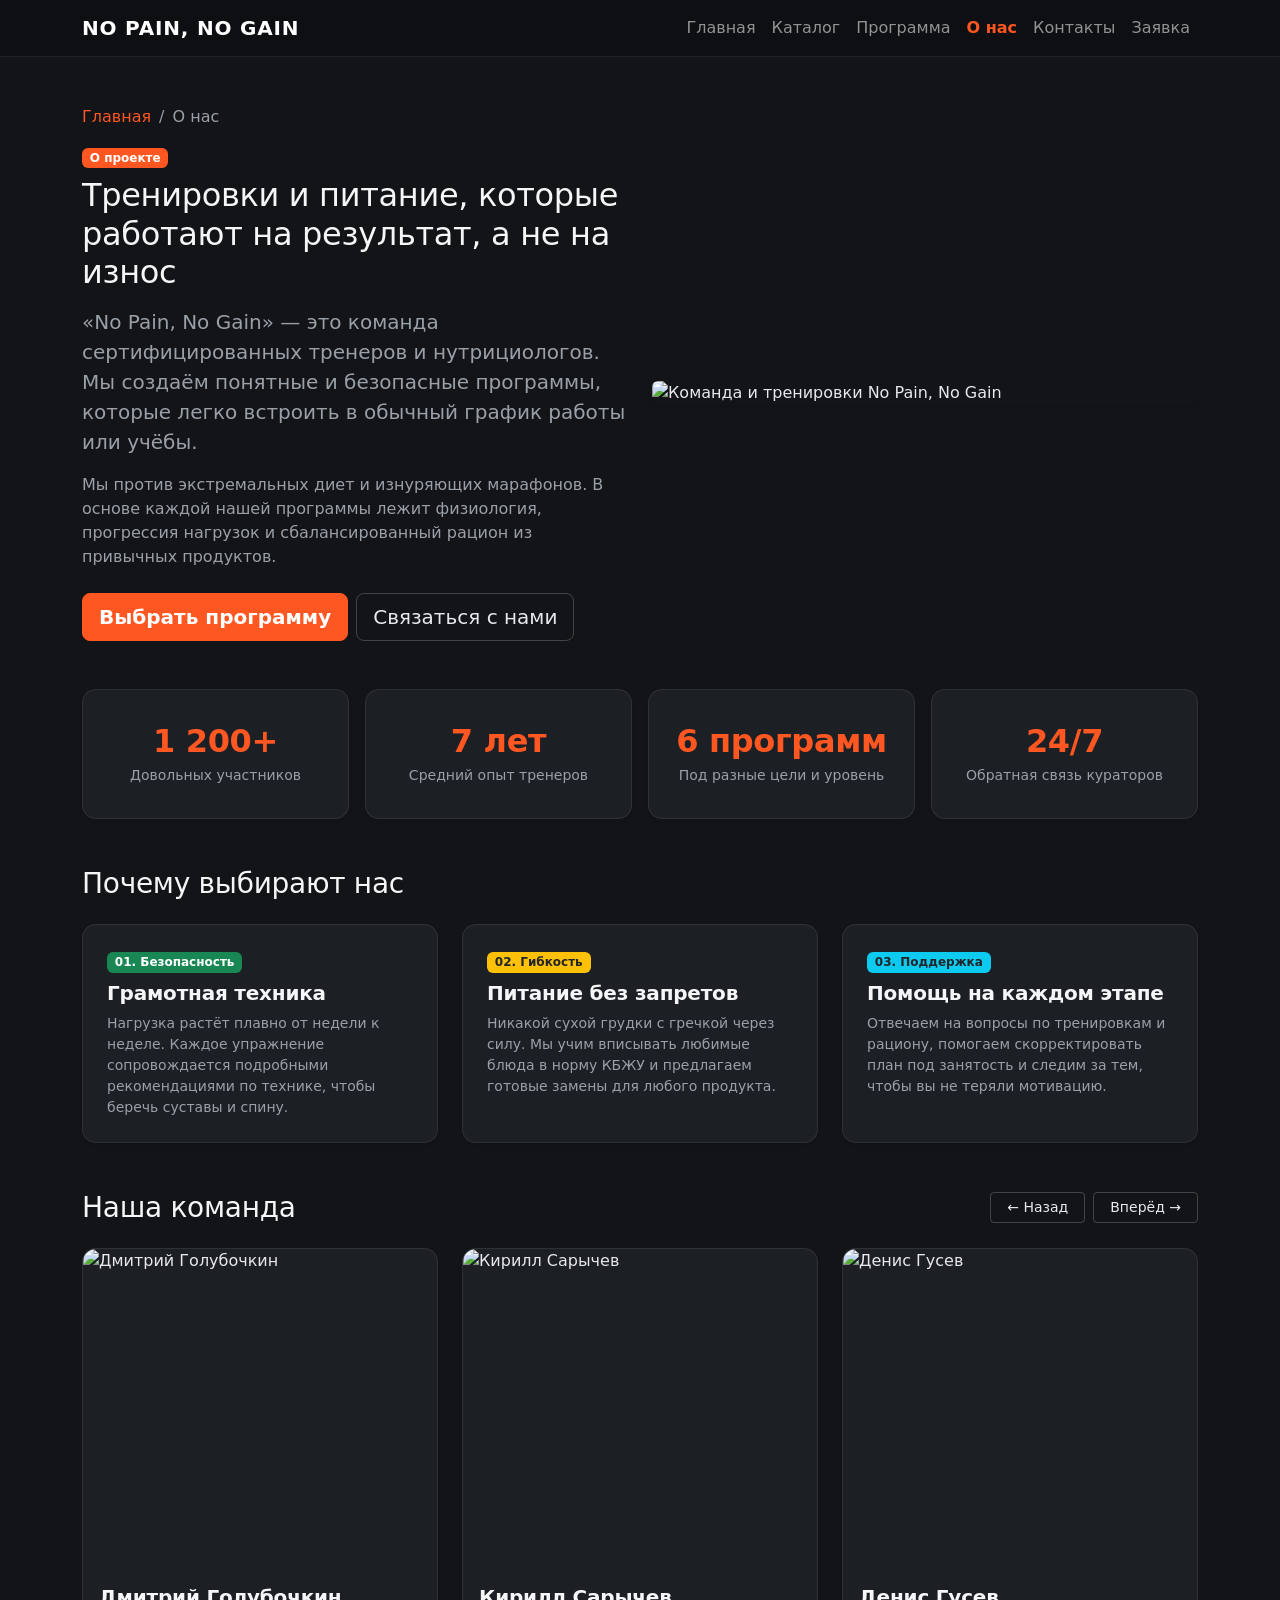
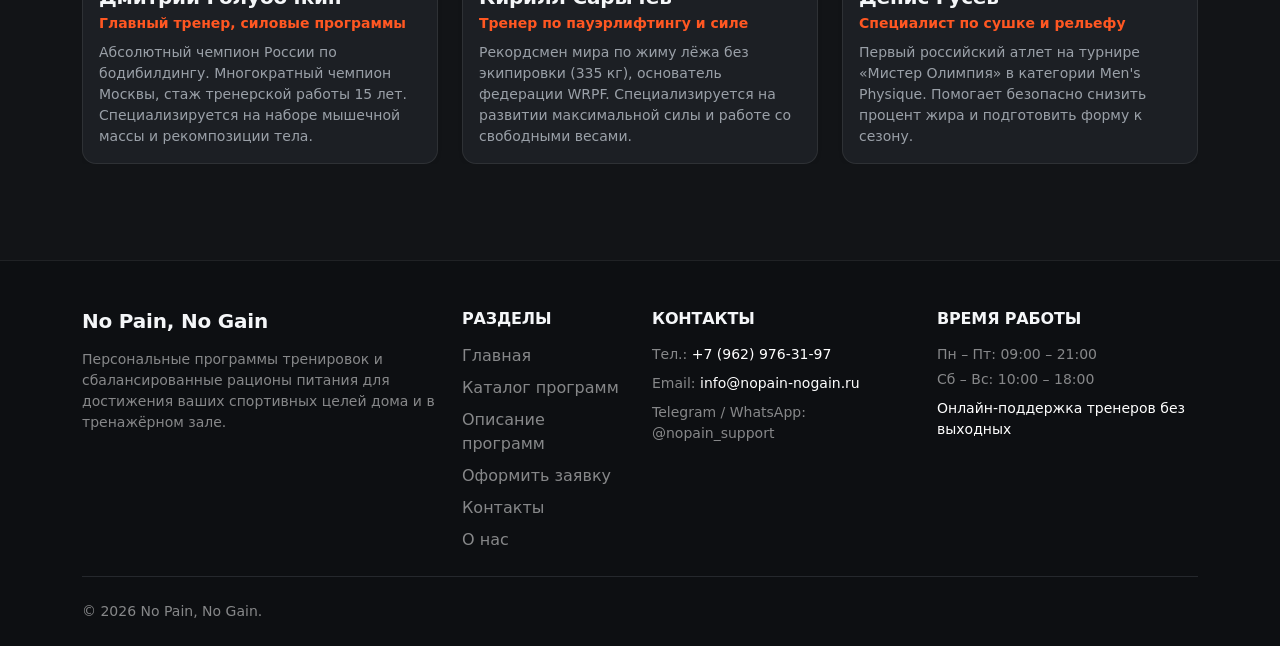
==== about.html @ ccd9a419 "nedorabotano" ====
<!DOCTYPE html>
<html lang="ru">
<head>
  <meta charset="UTF-8">
  <meta name="viewport" content="width=device-width, initial-scale=1.0">
  <title>О нас — No Pain, No Gain</title>
  <link rel="stylesheet" href="vendor/bootstrap/css/bootstrap.min.css">
  <link rel="stylesheet" href="css/custom.css">
</head>
<body class="bg-light d-flex flex-column min-vh-100">

  <nav class="navbar navbar-expand-lg navbar-dark bg-dark">
    <div class="container">
      <a class="navbar-brand" href="index.html">No Pain, No Gain</a>
      <button
        class="navbar-toggler"
        type="button"
        data-bs-toggle="collapse"
        data-bs-target="#mainNavbar"
        aria-controls="mainNavbar"
        aria-expanded="false"
        aria-label="Переключить навигацию"
      >
        <span class="navbar-toggler-icon"></span>
      </button>
      <div class="collapse navbar-collapse" id="mainNavbar">
        <ul class="navbar-nav ms-auto">
          <li class="nav-item">
            <a class="nav-link" aria-current="page" href="index.html">Главная</a>
          </li>
          <li class="nav-item">
            <a class="nav-link" href="catalog.html">Каталог</a>
          </li>
          <li class="nav-item">
            <a class="nav-link" href="product.html">Программа</a>
          </li>
          <li class="nav-item">
            <a class="nav-link active" href="about.html">О нас</a>
          </li>
          <li class="nav-item">
            <a class="nav-link" href="contacts.html">Контакты</a>
          </li>
          <li class="nav-item">
            <a class="nav-link" href="order.html">Заявка</a>
          </li>

        </ul>
      </div>
    </div>
  </nav>

  <main class="container my-5 flex-grow-1">
    <nav aria-label="breadcrumb">
      <ol class="breadcrumb">
        <li class="breadcrumb-item"><a href="index.html">Главная</a></li>
        <li class="breadcrumb-item active" aria-current="page">О нас</li>
      </ol>
    </nav>

    <div class="row g-4 align-items-center mb-5">
      <div class="col-12 col-lg-6">
        <span class="badge bg-primary mb-2">О проекте</span>
        <h1 class="h2 mb-3">Тренировки и питание, которые работают на результат, а не на износ</h1>
        <p class="lead text-muted">
          «No Pain, No Gain» — это команда сертифицированных тренеров и нутрициологов. Мы создаём понятные и безопасные программы, которые легко встроить в обычный график работы или учёбы.
        </p>
        <p class="text-muted mb-4">
          Мы против экстремальных диет и изнуряющих марафонов. В основе каждой нашей программы лежит физиология, прогрессия нагрузок и сбалансированный рацион из привычных продуктов.
        </p>
        <div class="d-flex gap-2">
          <a href="catalog.html" class="btn btn-primary btn-lg">Выбрать программу</a>
          <a href="contacts.html" class="btn btn-outline-secondary btn-lg">Связаться с нами</a>
        </div>
      </div>
      <div class="col-12 col-lg-6">
        <!-- Используем одну из ваших картинок формата 16:9 -->
        <div class="rounded overflow-hidden shadow-sm">
          <img src="images/about0.png" class="w-100 program-carousel-img" alt="Команда и тренировки No Pain, No Gain">
        </div>
      </div>
    </div>

    <!-- 2. Блок со статистикой -->
    <div class="row g-3 text-center mb-5">
      <div class="col-6 col-md-3">
        <div class="card border-0 shadow-sm h-100 py-3">
          <div class="card-body">
            <div class="h2 fw-bold text-primary mb-1">1 200+</div>
            <div class="text-muted small">Довольных участников</div>
          </div>
        </div>
      </div>
      <div class="col-6 col-md-3">
        <div class="card border-0 shadow-sm h-100 py-3">
          <div class="card-body">
            <div class="h2 fw-bold text-primary mb-1">7 лет</div>
            <div class="text-muted small">Средний опыт тренеров</div>
          </div>
        </div>
      </div>
      <div class="col-6 col-md-3">
        <div class="card border-0 shadow-sm h-100 py-3">
          <div class="card-body">
            <div class="h2 fw-bold text-primary mb-1">6 программ</div>
            <div class="text-muted small">Под разные цели и уровень</div>
          </div>
        </div>
      </div>
      <div class="col-6 col-md-3">
        <div class="card border-0 shadow-sm h-100 py-3">
          <div class="card-body">
            <div class="h2 fw-bold text-primary mb-1">24/7</div>
            <div class="text-muted small">Обратная связь кураторов</div>
          </div>
        </div>
      </div>
    </div>

    <h2 class="h3 mb-4">Почему выбирают нас</h2>
    <div class="row g-4 mb-5">
      <div class="col-12 col-md-4">
        <div class="card border-0 shadow-sm h-100">
          <div class="card-body p-4">
            <span class="badge bg-success mb-2">01. Безопасность</span>
            <h3 class="h5 fw-bold">Грамотная техника</h3>
            <p class="text-muted small mb-0">
              Нагрузка растёт плавно от недели к неделе. Каждое упражнение сопровождается подробными рекомендациями по технике, чтобы беречь суставы и спину.
            </p>
          </div>
        </div>
      </div>
      <div class="col-12 col-md-4">
        <div class="card border-0 shadow-sm h-100">
          <div class="card-body p-4">
            <span class="badge bg-warning text-dark mb-2">02. Гибкость</span>
            <h3 class="h5 fw-bold">Питание без запретов</h3>
            <p class="text-muted small mb-0">
              Никакой сухой грудки с гречкой через силу. Мы учим вписывать любимые блюда в норму КБЖУ и предлагаем готовые замены для любого продукта.
            </p>
          </div>
        </div>
      </div>
      <div class="col-12 col-md-4">
        <div class="card border-0 shadow-sm h-100">
          <div class="card-body p-4">
            <span class="badge bg-info text-dark mb-2">03. Поддержка</span>
            <h3 class="h5 fw-bold">Помощь на каждом этапе</h3>
            <p class="text-muted small mb-0">
              Отвечаем на вопросы по тренировкам и рациону, помогаем скорректировать план под занятость и следим за тем, чтобы вы не теряли мотивацию.
            </p>
          </div>
        </div>
      </div>
    </div>


<div class="d-flex justify-content-between align-items-center mb-4">
  <h2 class="h3 mb-0">Наша команда</h2>
  <div class="d-flex gap-2">
    <button class="btn btn-outline-dark btn-sm px-3" type="button" data-bs-target="#teamCarousel" data-bs-slide="prev">
      &larr; Назад
    </button>
    <button class="btn btn-outline-dark btn-sm px-3" type="button" data-bs-target="#teamCarousel" data-bs-slide="next">
      Вперёд &rarr;
    </button>
  </div>
</div>

<div id="teamCarousel" class="carousel slide" data-bs-ride="false">
  <div class="carousel-inner">
    <div class="carousel-item active">
      <div class="row g-4">
        
        <!-- Тренер 1 -->
        <div class="col-12 col-md-4">
          <div class="card border-0 shadow-sm h-100">
            <img src="images/about1.png" class="card-img-top team-card-img" alt="Дмитрий Голубочкин">
            <div class="card-body">
              <h3 class="h5 fw-bold mb-1">Дмитрий Голубочкин</h3>
              <p class="text-primary small fw-semibold mb-2">Главный тренер, силовые программы</p>
              <p class="text-muted small mb-0">
                Абсолютный чемпион России по бодибилдингу. Многократный чемпион Москвы, стаж тренерской работы 15 лет. Специализируется на наборе мышечной массы и рекомпозиции тела.
              </p>
            </div>
          </div>
        </div>

        <!-- Тренер 2 -->
        <div class="col-12 col-md-4">
          <div class="card border-0 shadow-sm h-100">
            <img src="images/about2.png" class="card-img-top team-card-img" alt="Кирилл Сарычев">
            <div class="card-body">
              <h3 class="h5 fw-bold mb-1">Кирилл Сарычев</h3>
              <p class="text-primary small fw-semibold mb-2">Тренер по пауэрлифтингу и силе</p>
              <p class="text-muted small mb-0">
                Рекордсмен мира по жиму лёжа без экипировки (335 кг), основатель федерации WRPF. Специализируется на развитии максимальной силы и работе со свободными весами.
              </p>
            </div>
          </div>
        </div>

        <!-- Тренер 3 -->
        <div class="col-12 col-md-4">
          <div class="card border-0 shadow-sm h-100">
            <img src="images/about3.png" class="card-img-top team-card-img" alt="Денис Гусев">
            <div class="card-body">
              <h3 class="h5 fw-bold mb-1">Денис Гусев</h3>
              <p class="text-primary small fw-semibold mb-2">Специалист по сушке и рельефу</p>
              <p class="text-muted small mb-0">
                Первый российский атлет на турнире «Мистер Олимпия» в категории Men's Physique. Помогает безопасно снизить процент жира и подготовить форму к сезону.
              </p>
            </div>
          </div>
        </div>

      </div>
    </div>

    <div class="carousel-item">
      <div class="row g-4">
        
        <!-- Тренер 4 -->
        <div class="col-12 col-md-4">
          <div class="card border-0 shadow-sm h-100">
            <img src="images/about4.png" class="card-img-top team-card-img" alt="Виктор Блуд">
            <div class="card-body">
              <h3 class="h5 fw-bold mb-1">Виктор Блуд</h3>
              <p class="text-primary small fw-semibold mb-2">Функциональный тренинг и выносливость</p>
              <p class="text-muted small mb-0">
                Силовой атлет, пропагандист старой школы атлетизма. Разрабатывает программы для развития взрывной силы, координации и тренировок с собственным весом.
              </p>
            </div>
          </div>
        </div>

        <!-- Тренер 5 -->
        <div class="col-12 col-md-4">
          <div class="card border-0 shadow-sm h-100">
            <img src="about5.png" class="card-img-top team-card-img" alt="Ярослав Брин">
            <div class="card-body">
              <h3 class="h5 fw-bold mb-1">Ярослав Брин</h3>
              <p class="text-primary small fw-semibold mb-2">Нутрициолог и эксперт по жиросжиганию</p>
              <p class="text-muted small mb-0">
                Автор популярной системы трансформации тела без жёстких диет. Составляет рационы на 1600 и 3000 ккал под любой рабочий график.
              </p>
            </div>
          </div>
        </div>

        <!-- Тренер 6 -->
        <div class="col-12 col-md-4">
          <div class="card border-0 shadow-sm h-100">
            <img src="images/about6.png" class="card-img-top team-card-img" alt="Арина Скоромная">
            <div class="card-body">
              <h3 class="h5 fw-bold mb-1">Арина Скоромная</h3>
              <p class="text-primary small fw-semibold mb-2">Тренер по домашнему фитнесу</p>
              <p class="text-muted small mb-0">
                Фитнес-эксперт и сертифицированный нутрициолог. Специализируется на эффективных домашних тренировках с минимальным инвентарём и восстановлении.
              </p>
            </div>
          </div>
        </div>

      </div>
    </div>

  </div>
</div>
  </main>

  <footer class="bg-dark text-white pt-5 pb-4 mt-5">
    <div class="container">
      <div class="row g-4">
        <div class="col-12 col-md-6 col-lg-4">
          <h5 class="fw-bold mb-3">No Pain, No Gain</h5>
          <p class="text-white-50 small mb-0">
            Персональные программы тренировок и сбалансированные рационы питания для достижения ваших спортивных целей дома и в тренажёрном зале.
          </p>
        </div>

        <div class="col-6 col-md-3 col-lg-2">
          <h6 class="text-uppercase fw-bold mb-3">Разделы</h6>
          <ul class="list-unstyled mb-0">
            <li class="mb-2"><a class="text-white-50 text-decoration-none" href="index.html">Главная</a></li>
            <li class="mb-2"><a class="text-white-50 text-decoration-none" href="catalog.html">Каталог программ</a></li>
            <li class="mb-2"><a class="text-white-50 text-decoration-none" href="product.html">Описание программ</a></li>
            <li class="mb-2"><a class="text-white-50 text-decoration-none" href="order.html">Оформить заявку</a></li>
            <li class="mb-2"><a class="text-white-50 text-decoration-none" href="contacts.html">Контакты</a></li>
            <li><a class="text-white-50 text-decoration-none" href="about.html">О нас</a></li>
          </ul>
        </div>

        <div class="col-6 col-md-3 col-lg-3">
          <h6 class="text-uppercase fw-bold mb-3">Контакты</h6>
          <ul class="list-unstyled text-white-50 small mb-0">
            <li class="mb-2">Тел.: <a class="text-white text-decoration-none" href="tel:+79991234567">+7 (962) 976-31-97</a></li>
            <li class="mb-2">Email: <a class="text-white text-decoration-none" href="mailto:info@nopain-nogain.ru">info@nopain-nogain.ru</a></li>
            <li>Telegram / WhatsApp: @nopain_support</li>
          </ul>
        </div>

        <div class="col-12 col-md-6 col-lg-3">
          <h6 class="text-uppercase fw-bold mb-3">Время работы</h6>
          <ul class="list-unstyled text-white-50 small mb-0">
            <li class="mb-1">Пн – Пт: 09:00 – 21:00</li>
            <li class="mb-1">Сб – Вс: 10:00 – 18:00</li>
            <li class="text-white mt-2">Онлайн-поддержка тренеров без выходных</li>
          </ul>
        </div>
      </div>
      <hr class="border-secondary my-4">
      <div class="row align-items-center">
        <div class="col-12 col-md-6 text-center text-md-start">
          <p class="text-white-50 small mb-0">&copy; 2026 No Pain, No Gain.</p>
        </div>
      </div>
    </div>
  </footer>

  <script src="vendor/bootstrap/js/bootstrap.bundle.min.js"></script>
</body>
</html>
---- css/custom.css ----
:root {
  --bg-main: #121417;
  --bg-card: #1c1f24;
  --bg-elevated: #252930;
  --accent: #ff5722;
  --accent-hover: #e64a19;
  --accent-glow: rgba(255, 87, 34, 0.22);
  --text-main: #e6e8ec;
  --text-muted: #9aa0a8;
  --border-subtle: rgba(255, 255, 255, 0.08);
}

body,
body.bg-light {
  min-height: 100vh;
  background-color: var(--bg-main) !important;
  color: var(--text-main) !important;
}

h1, h2, h3, h4, h5, h6, .h1, .h2, .h3, .h4, .h5, .h6 {
  color: #f4f6f8;
  letter-spacing: -0.01em;
}

.text-muted {
  color: var(--text-muted) !important;
}

.navbar.bg-dark,
footer.bg-dark {
  background-color: #0d0f12 !important;
  border-bottom: 1px solid var(--border-subtle);
}

footer.bg-dark {
  border-bottom: none;
  border-top: 1px solid var(--border-subtle);
}

.navbar-brand {
  font-weight: 800;
  text-transform: uppercase;
  letter-spacing: 0.04em;
  color: #ffffff !important;
}

.navbar-nav .nav-link.active {
  color: var(--accent) !important;
  font-weight: 600;
}

.breadcrumb-item a {
  color: var(--accent);
  text-decoration: none;
}

.breadcrumb-item.active,
.breadcrumb-item + .breadcrumb-item::before {
  color: var(--text-muted);
}

/* Акцентные кнопки */
.bg-primary,
.btn-primary {
  background-color: var(--accent) !important;
  border-color: var(--accent) !important;
  color: #ffffff !important;
  font-weight: 600;
  transition: all 0.2s ease;
}

.btn-primary:hover,
.btn-primary:focus {
  background-color: var(--accent-hover) !important;
  border-color: var(--accent-hover) !important;
  box-shadow: 0 4px 14px var(--accent-glow);
}

.btn-outline-primary {
  color: var(--accent) !important;
  border-color: var(--accent) !important;
  font-weight: 600;
}

.btn-outline-primary:hover {
  background-color: var(--accent) !important;
  color: #ffffff !important;
}

.btn-outline-secondary,
.btn-outline-dark {
  color: var(--text-main) !important;
  border-color: rgba(255, 255, 255, 0.2) !important;
}

.btn-outline-secondary:hover,
.btn-outline-dark:hover {
  background-color: var(--bg-elevated) !important;
  border-color: var(--accent) !important;
  color: #ffffff !important;
}

.card {
  background-color: var(--bg-card) !important;
  color: var(--text-main) !important;
  border: 1px solid var(--border-subtle) !important;
  border-radius: 14px;
  overflow: hidden;
  transition: transform 0.25s ease, box-shadow 0.25s ease, border-color 0.25s ease;
}

.card:hover {
  transform: translateY(-5px);
  border-color: rgba(255, 87, 34, 0.45) !important;
  box-shadow: 0 12px 28px rgba(0, 0, 0, 0.45), 0 0 18px var(--accent-glow) !important;
}

.nav-pills .nav-link {
  color: var(--text-main);
  background-color: var(--bg-card);
  border: 1px solid var(--border-subtle);
  border-radius: 10px;
  font-weight: 500;
  transition: all 0.2s ease;
}

.nav-pills .nav-link:hover {
  border-color: var(--accent);
  color: #ffffff;
}

.nav-pills .nav-link.active {
  background-color: var(--accent) !important;
  border-color: var(--accent) !important;
  color: #ffffff !important;
  box-shadow: 0 4px 12px var(--accent-glow);
}

/* Таблицы характеристик */
.table-responsive.bg-white {
  background-color: var(--bg-card) !important;
  border-radius: 12px;
  overflow: hidden;
  border: 1px solid var(--border-subtle);
}

.table {
  --bs-table-bg: var(--bg-card);
  --bs-table-color: var(--text-main);
  --bs-table-striped-bg: #22262c;
  --bs-table-striped-color: var(--text-main);
  --bs-table-border-color: var(--border-subtle);
  color: var(--text-main) !important;
}

.alert-info,
.alert-warning,
.alert-success {
  background-color: var(--bg-elevated) !important;
  color: var(--text-main) !important;
  border: 1px solid var(--border-subtle) !important;
  border-left: 4px solid var(--accent) !important;
}

.alert-success {
  border-left-color: #2e7d32 !important;
}

.form-control,
.form-select {
  background-color: var(--bg-elevated) !important;
  border: 1px solid rgba(255, 255, 255, 0.14) !important;
  color: var(--text-main) !important;
}

.form-control:focus,
.form-select:focus {
  border-color: var(--accent) !important;
  box-shadow: 0 0 0 0.2rem var(--accent-glow) !important;
}

.form-control::placeholder {
  color: var(--text-muted);
}

.modal-content,
.dropdown-menu,
.accordion-item,
.accordion-button {
  background-color: var(--bg-card) !important;
  color: var(--text-main) !important;
  border-color: var(--border-subtle) !important;
}

.accordion-button:not(.collapsed) {
  background-color: var(--bg-elevated) !important;
  color: var(--accent) !important;
}

.dropdown-item {
  color: var(--text-main) !important;
}

.dropdown-item:hover {
  background-color: var(--bg-elevated) !important;
  color: var(--accent) !important;
}

.placeholder-box {
  min-height: 240px;
}

.placeholder-image {
  min-height: 320px;
}

.card-carousel-img {
  height: 200px;
  object-fit: cover;
}

.card-img-top {
  width: 100%;
  aspect-ratio: 16 / 9;
  object-fit: cover;
  object-position: center;
}

.program-carousel-img {
  width: 100%;
  height: auto;
  aspect-ratio: 16 / 9;
  object-fit: cover;
  object-position: center;
}

.team-card-img {
  width: 100%;
  height: 320px;
  object-fit: cover;
  object-position: top;
}

footer a.text-white-50:hover {
  color: var(--accent) !important;
  transition: color 0.2s ease;
}

.bg-white,
.card.bg-white,
section.bg-white {
  background-color: var(--bg-card) !important;
  color: var(--text-main) !important;
  border: 1px solid var(--border-subtle) !important;
}

a:not(.btn):not(.nav-link):not(.navbar-brand):not(.dropdown-item):not(.text-white-50):not(.text-white) {
  color: var(--accent);
  transition: color 0.2s ease;
}

a:not(.btn):not(.nav-link):not(.navbar-brand):not(.dropdown-item):not(.text-white-50):not(.text-white):hover {
  color: #ff8a65;
}

iframe[src*="yandex"],
ymaps {
  filter: invert(92%) hue-rotate(180deg) brightness(95%) contrast(90%);
  border-radius: 12px;
}

.text-primary {
  color: var(--accent) !important;
}
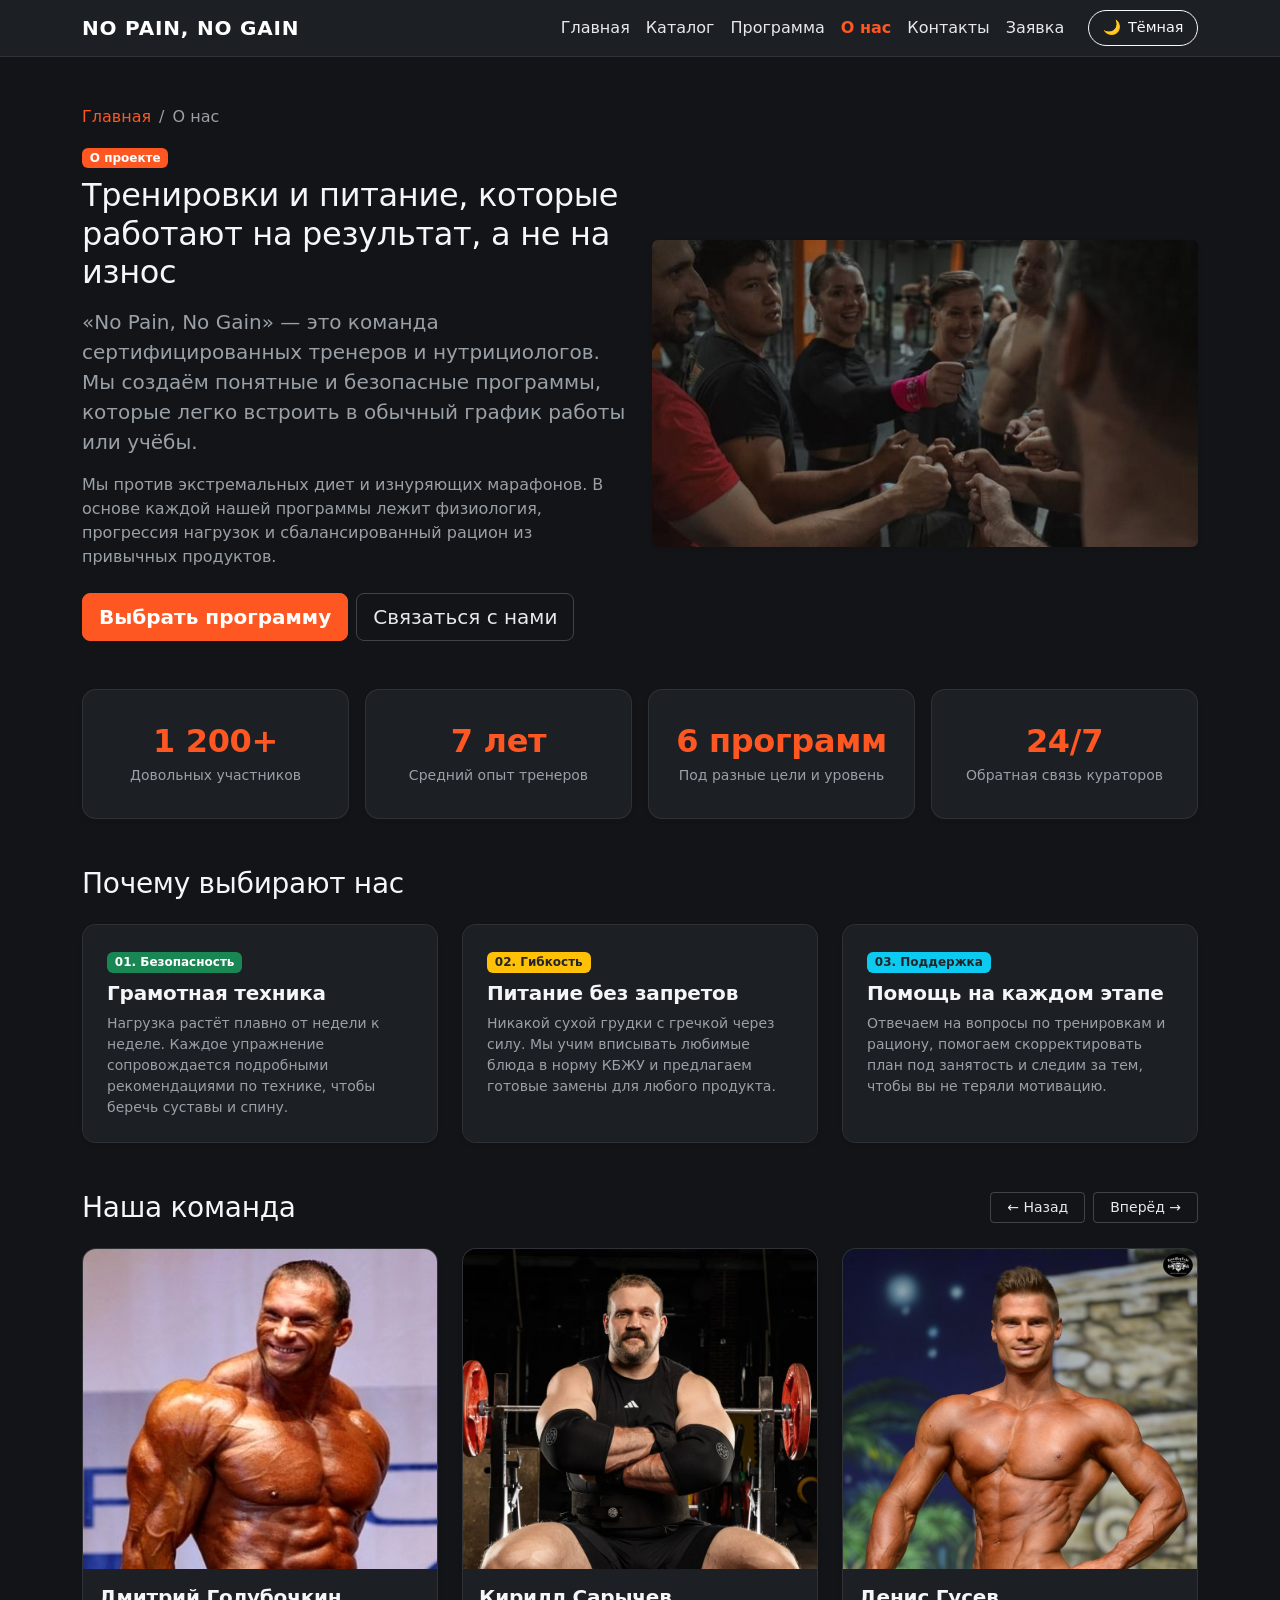
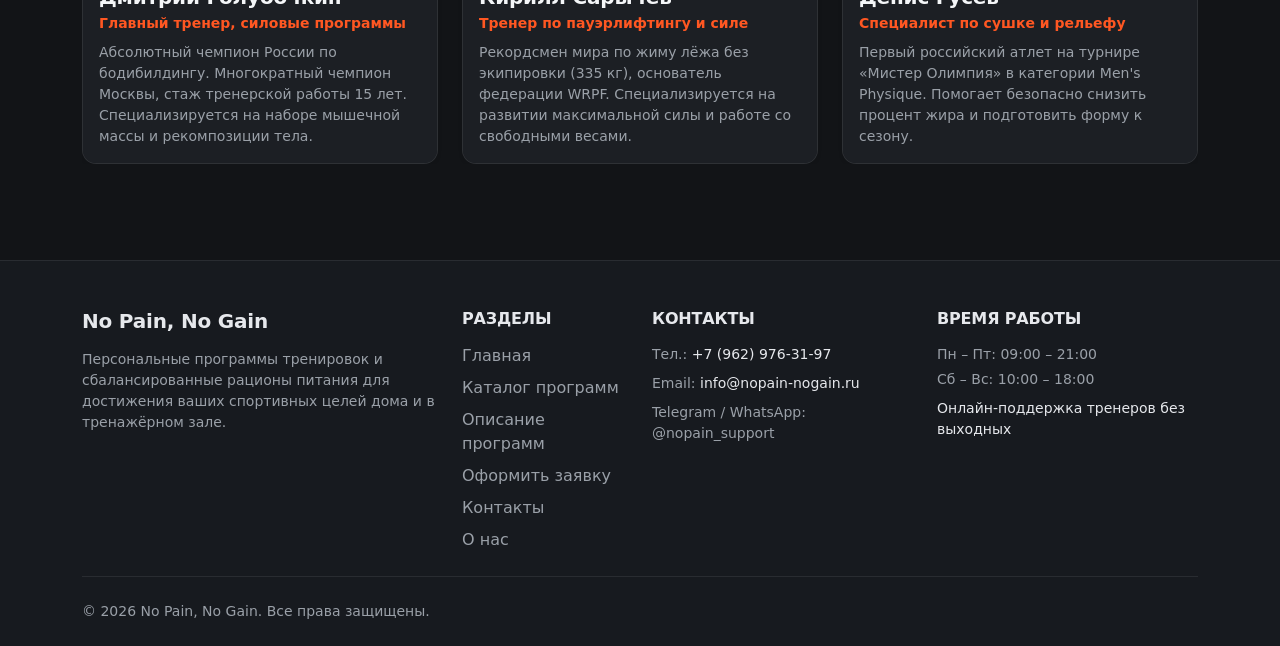
==== commit 85325871: "one more changes" ====
--- a/about.html
+++ b/about.html
@@ -6,6 +6,7 @@
   <title>О нас — No Pain, No Gain</title>
   <link rel="stylesheet" href="vendor/bootstrap/css/bootstrap.min.css">
   <link rel="stylesheet" href="css/custom.css">
+  <link rel="stylesheet" href="css/theme.css">
 </head>
 <body class="bg-light d-flex flex-column min-vh-100">
 
@@ -43,8 +44,17 @@
           <li class="nav-item">
             <a class="nav-link" href="order.html">Заявка</a>
           </li>
-
         </ul>
+        <button
+  class="btn btn-outline-light theme-toggle ms-lg-3 mt-3 mt-lg-0"
+  type="button"
+  data-theme-toggle
+  aria-label="Включить светлую тему"
+  aria-pressed="false"
+>
+  <span data-theme-icon>🌙</span>
+  <span data-theme-label>Тёмная</span>
+</button>
       </div>
     </div>
   </nav>
@@ -75,7 +85,7 @@
       <div class="col-12 col-lg-6">
         <!-- Используем одну из ваших картинок формата 16:9 -->
         <div class="rounded overflow-hidden shadow-sm">
-          <img src="images/about0.png" class="w-100 program-carousel-img" alt="Команда и тренировки No Pain, No Gain">
+          <img src="images/about0.jpg" class="w-100 program-carousel-img" alt="Команда и тренировки No Pain, No Gain">
         </div>
       </div>
     </div>
@@ -174,7 +184,7 @@
         <!-- Тренер 1 -->
         <div class="col-12 col-md-4">
           <div class="card border-0 shadow-sm h-100">
-            <img src="images/about1.png" class="card-img-top team-card-img" alt="Дмитрий Голубочкин">
+            <img src="images/about1.jpg" class="card-img-top team-card-img" alt="Дмитрий Голубочкин">
             <div class="card-body">
               <h3 class="h5 fw-bold mb-1">Дмитрий Голубочкин</h3>
               <p class="text-primary small fw-semibold mb-2">Главный тренер, силовые программы</p>
@@ -202,7 +212,7 @@
         <!-- Тренер 3 -->
         <div class="col-12 col-md-4">
           <div class="card border-0 shadow-sm h-100">
-            <img src="images/about3.png" class="card-img-top team-card-img" alt="Денис Гусев">
+            <img src="images/about3.jpg" class="card-img-top team-card-img" alt="Денис Гусев">
             <div class="card-body">
               <h3 class="h5 fw-bold mb-1">Денис Гусев</h3>
               <p class="text-primary small fw-semibold mb-2">Специалист по сушке и рельефу</p>
@@ -222,7 +232,7 @@
         <!-- Тренер 4 -->
         <div class="col-12 col-md-4">
           <div class="card border-0 shadow-sm h-100">
-            <img src="images/about4.png" class="card-img-top team-card-img" alt="Виктор Блуд">
+            <img src="images/about4.jpg" class="card-img-top team-card-img" alt="Виктор Блуд">
             <div class="card-body">
               <h3 class="h5 fw-bold mb-1">Виктор Блуд</h3>
               <p class="text-primary small fw-semibold mb-2">Функциональный тренинг и выносливость</p>
@@ -236,7 +246,7 @@
         <!-- Тренер 5 -->
         <div class="col-12 col-md-4">
           <div class="card border-0 shadow-sm h-100">
-            <img src="about5.png" class="card-img-top team-card-img" alt="Ярослав Брин">
+            <img src="images/about5.jpg" class="card-img-top team-card-img" alt="Ярослав Брин">
             <div class="card-body">
               <h3 class="h5 fw-bold mb-1">Ярослав Брин</h3>
               <p class="text-primary small fw-semibold mb-2">Нутрициолог и эксперт по жиросжиганию</p>
@@ -250,7 +260,7 @@
         <!-- Тренер 6 -->
         <div class="col-12 col-md-4">
           <div class="card border-0 shadow-sm h-100">
-            <img src="images/about6.png" class="card-img-top team-card-img" alt="Арина Скоромная">
+            <img src="images/about6.jpg" class="card-img-top team-card-img" alt="Арина Скоромная">
             <div class="card-body">
               <h3 class="h5 fw-bold mb-1">Арина Скоромная</h3>
               <p class="text-primary small fw-semibold mb-2">Тренер по домашнему фитнесу</p>
@@ -311,13 +321,14 @@
       <hr class="border-secondary my-4">
       <div class="row align-items-center">
         <div class="col-12 col-md-6 text-center text-md-start">
-          <p class="text-white-50 small mb-0">&copy; 2026 No Pain, No Gain.</p>
+          <p class="text-white-50 small mb-0">&copy; 2026 No Pain, No Gain. Все права защищены.</p>
         </div>
       </div>
     </div>
   </footer>
 
   <script src="vendor/bootstrap/js/bootstrap.bundle.min.js"></script>
+  <script src="js/theme.js"></script>
 </body>
 </html>
 
--- a/css/theme.css
+++ b/css/theme.css
@@ -0,0 +1,345 @@
+:root {
+  color-scheme: dark;
+  --bg-main: #121417;
+  --bg-card: #1c1f24;
+  --bg-elevated: #252930;
+  --accent: #ff5722;
+  --accent-hover: #e64a19;
+  --accent-glow: rgba(255, 87, 34, .22);
+  --text-main: #e6e8ec;
+  --text-muted: #9aa0a8;
+  --border-subtle: rgba(255, 255, 255, .08);
+
+  --theme-navbar-bg: #1c1f24;
+  --theme-footer-bg: #171a1f;
+  --theme-control-bg: #252930;
+  --theme-table-stripe: rgba(255, 255, 255, .035);
+}
+
+/* Значения светлой темы */
+html[data-theme="light"] {
+  color-scheme: light;
+  --bg-main: #f5f6f8;
+  --bg-card: #ffffff;
+  --bg-elevated: #eef1f4;
+  --accent: #e64a19;
+  --accent-hover: #c93d12;
+  --accent-glow: rgba(230, 74, 25, .14);
+  --text-main: #20242a;
+  --text-muted: #68717d;
+  --border-subtle: rgba(25, 35, 45, .13);
+
+  --theme-navbar-bg: #ffffff;
+  --theme-footer-bg: #e9edf1;
+  --theme-control-bg: #ffffff;
+  --theme-table-stripe: rgba(25, 35, 45, .035);
+}
+
+/* Базовые цвета страницы */
+html,
+body {
+  background-color: var(--bg-main);
+  color: var(--text-main);
+}
+
+body {
+  min-height: 100vh;
+}
+
+html.theme-ready body,
+html.theme-ready body *,
+html.theme-ready body *::before,
+html.theme-ready body *::after {
+  transition:
+    background-color .28s ease,
+    color .28s ease,
+    border-color .28s ease,
+    box-shadow .28s ease;
+}
+
+/* Bootstrap utility-классы, часто используемые в HTML */
+body.bg-light,
+.bg-light {
+  background-color: var(--bg-main) !important;
+  color: var(--text-main);
+}
+
+.bg-white,
+.table-responsive.bg-white {
+  background-color: var(--bg-card) !important;
+  color: var(--text-main);
+}
+
+.text-muted {
+  color: var(--text-muted) !important;
+}
+
+html[data-theme="light"] .text-secondary {
+  color: #68717d !important;
+}
+
+/* Карточки, панели и раскрывающиеся блоки */
+.card,
+.card-body,
+.accordion-item,
+.accordion-body,
+.dropdown-menu,
+.modal-content,
+.list-group-item {
+  background-color: var(--bg-card);
+  color: var(--text-main);
+  border-color: var(--border-subtle);
+}
+
+.card-header:not(.bg-primary) {
+  background-color: var(--bg-elevated);
+  color: var(--text-main);
+  border-color: var(--border-subtle);
+}
+
+.accordion-button {
+  background-color: var(--bg-elevated);
+  color: var(--text-main);
+}
+
+.accordion-button:not(.collapsed) {
+  background-color: var(--bg-elevated);
+  color: var(--accent);
+  box-shadow: inset 0 -1px 0 var(--border-subtle);
+}
+
+.accordion-button::after {
+  filter: invert(1) grayscale(1);
+}
+
+html[data-theme="light"] .accordion-button::after {
+  filter: none;
+}
+
+/* Навигация */
+.navbar.navbar-dark.bg-dark {
+  background-color: var(--theme-navbar-bg) !important;
+  border-bottom: 1px solid var(--border-subtle);
+}
+
+.navbar-dark .navbar-brand,
+.navbar-dark .navbar-nav .nav-link {
+  color: var(--text-main);
+}
+
+.navbar-dark .navbar-nav .nav-link:hover,
+.navbar-dark .navbar-nav .nav-link:focus,
+.navbar-dark .navbar-nav .nav-link.active {
+  color: var(--accent);
+}
+
+.navbar-dark .navbar-toggler {
+  border-color: var(--border-subtle);
+}
+
+html[data-theme="light"] .navbar-dark .navbar-toggler-icon {
+  filter: invert(1);
+}
+
+/* Футер: в светлой теме становится светлым, в тёмной остаётся тёмным */
+footer.bg-dark {
+  background-color: var(--theme-footer-bg) !important;
+  color: var(--text-main) !important;
+  border-top: 1px solid var(--border-subtle);
+}
+
+footer.bg-dark .text-white,
+footer.bg-dark h5,
+footer.bg-dark h6 {
+  color: var(--text-main) !important;
+}
+
+footer.bg-dark .text-white-50,
+footer.bg-dark a.text-white-50 {
+  color: var(--text-muted) !important;
+}
+
+footer.bg-dark a.text-white {
+  color: var(--text-main) !important;
+}
+
+footer.bg-dark .border-secondary {
+  border-color: var(--border-subtle) !important;
+}
+
+/* Таблицы */
+.table {
+  --bs-table-color: var(--text-main);
+  --bs-table-bg: var(--bg-card);
+  --bs-table-border-color: var(--border-subtle);
+  --bs-table-striped-bg: var(--theme-table-stripe);
+  --bs-table-striped-color: var(--text-main);
+  color: var(--text-main);
+  border-color: var(--border-subtle);
+}
+
+.table > :not(caption) > * > * {
+  color: var(--text-main);
+  background-color: var(--bg-card);
+  border-color: var(--border-subtle);
+}
+
+.table-striped > tbody > tr:nth-of-type(odd) > * {
+  background-color: var(--theme-table-stripe);
+}
+
+/* Формы */
+.form-control,
+.form-select,
+.input-group-text {
+  background-color: var(--theme-control-bg);
+  color: var(--text-main);
+  border-color: var(--border-subtle);
+}
+
+.form-control::placeholder {
+  color: var(--text-muted);
+  opacity: .8;
+}
+
+.form-control:focus,
+.form-select:focus {
+  background-color: var(--theme-control-bg);
+  color: var(--text-main);
+  border-color: var(--accent);
+  box-shadow: 0 0 0 .2rem var(--accent-glow);
+}
+
+.form-check-input {
+  background-color: var(--theme-control-bg);
+  border-color: var(--border-subtle);
+}
+
+.form-check-input:checked {
+  background-color: var(--accent);
+  border-color: var(--accent);
+}
+
+/* Ссылки и разделители */
+a {
+  color: var(--accent);
+}
+
+a:hover {
+  color: var(--accent-hover);
+}
+
+hr {
+  border-color: var(--border-subtle);
+  opacity: 1;
+}
+
+.breadcrumb-item,
+.breadcrumb-item.active {
+  color: var(--text-muted);
+}
+
+.breadcrumb-item + .breadcrumb-item::before {
+  color: var(--text-muted);
+}
+
+/* Блоки главной страницы, где в HTML явно указан bg-white */
+html[data-theme="light"] .top-brand-bar {
+  background-color: #20242a;
+}
+
+html[data-theme="light"] .top-brand-bar .text-muted {
+  color: #c5cbd3 !important;
+}
+
+/* Кнопка переключения темы */
+.theme-toggle {
+  display: inline-flex;
+  align-items: center;
+  justify-content: center;
+  gap: .45rem;
+  white-space: nowrap;
+  border-radius: 999px;
+  padding: .4rem .85rem;
+  font-size: .9rem;
+}
+
+html[data-theme="light"] .theme-toggle {
+  color: #20242a;
+  border-color: rgba(32, 36, 42, .35);
+}
+
+html[data-theme="light"] .theme-toggle:hover {
+  color: #ffffff;
+  background-color: #20242a;
+  border-color: #20242a;
+}
+
+/* Уважение системной настройки уменьшения движения */
+@media (prefers-reduced-motion: reduce) {
+  html.theme-ready body,
+  html.theme-ready body *,
+  html.theme-ready body *::before,
+  html.theme-ready body *::after {
+    transition: none !important;
+  }
+}
+
+
+/* ДОРАБОТКА СВЕТЛОЙ ТЕМЫ */
+
+/* Верхняя полоска с названием сайта */
+html[data-theme="light"] .top-brand-bar {
+  background-color: #f1f3f5 !important;
+  color: #20242a !important;
+  border-bottom: 1px solid #dee2e6;
+}
+
+html[data-theme="light"] .top-brand-bar .text-white,
+html[data-theme="light"] .top-brand-bar .text-muted,
+html[data-theme="light"] .top-brand-bar a {
+  color: #343a40 !important;
+}
+
+html[data-theme="light"] .top-brand-bar .text-muted {
+  color: #68717d !important;
+}
+
+/* Заголовки карточек */
+html[data-theme="light"] .card,
+html[data-theme="light"] .card h1,
+html[data-theme="light"] .card h2,
+html[data-theme="light"] .card h3,
+html[data-theme="light"] .card h4,
+html[data-theme="light"] .card h5,
+html[data-theme="light"] .card h6,
+html[data-theme="light"] .card .card-title {
+  color: #20242a !important;
+}
+
+/* Текст внутри карточек */
+html[data-theme="light"] .card p,
+html[data-theme="light"] .card li {
+  color: #49515a;
+}
+
+/* Светлый фон и читаемый текст основного содержимого */
+html[data-theme="light"] main {
+  color: #20242a;
+}
+
+html[data-theme="light"] main h1,
+html[data-theme="light"] main h2,
+html[data-theme="light"] main h3,
+html[data-theme="light"] main h4,
+html[data-theme="light"] main h5,
+html[data-theme="light"] main h6 {
+  color: #20242a;
+}
+
+
+html[data-theme="light"] .navbar .navbar-brand,
+html[data-theme="light"] .navbar-dark .navbar-brand {
+  color: #20242a !important;
+}
+
